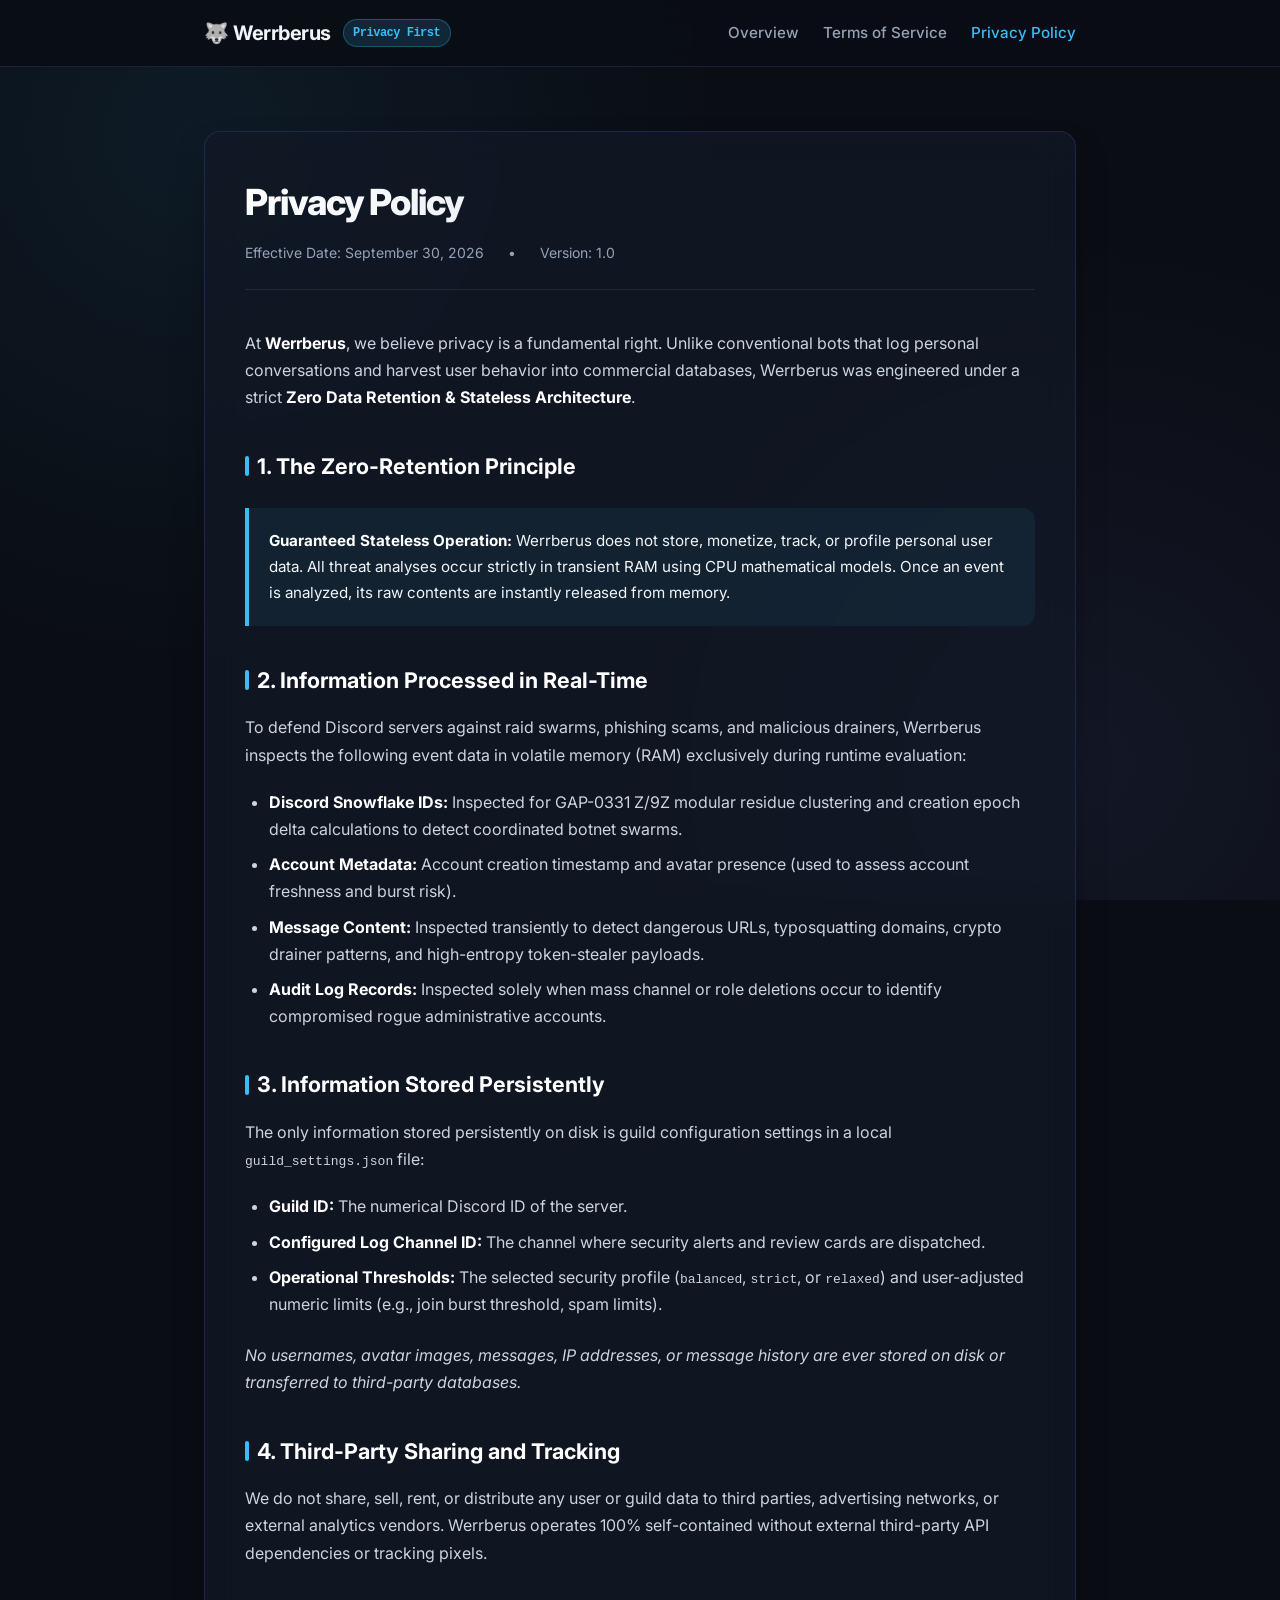
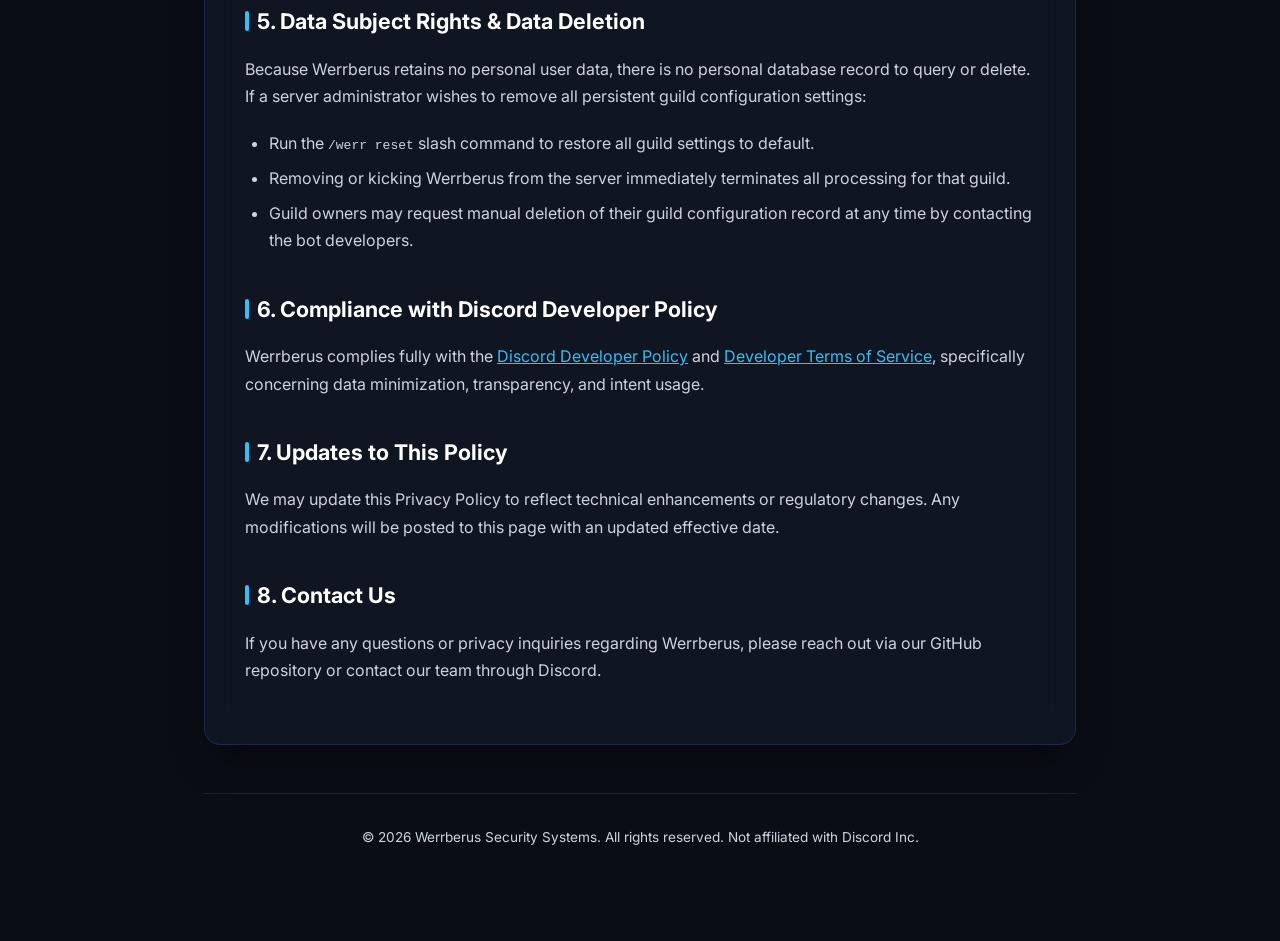
==== privacy.html @ 81c5df58 "feat: Werrberus ToS and Privacy Policy portal" ====
<!DOCTYPE html>
<html lang="en">
<head>
  <meta charset="UTF-8">
  <meta name="viewport" content="width=device-width, initial-scale=1.0">
  <title>Privacy Policy - Werrberus Discord Security</title>
  <link rel="preconnect" href="https://fonts.googleapis.com">
  <link rel="preconnect" href="https://fonts.gstatic.com" crossorigin>
  <link href="https://fonts.googleapis.com/css2?family=Inter:wght@400;500;600;700;800&display=swap" rel="stylesheet">
  <link rel="stylesheet" href="style.css">
</head>
<body>

  <header>
    <div class="nav-container">
      <a href="index.html" class="brand">
        <span>🐺 Werrberus</span>
        <span class="brand-badge">Privacy First</span>
      </a>
      <nav class="nav-links">
        <a href="index.html">Overview</a>
        <a href="terms.html">Terms of Service</a>
        <a href="privacy.html" class="active">Privacy Policy</a>
      </nav>
    </div>
  </header>

  <main class="container">
    <div class="legal-card">
      <div class="legal-header">
        <h1>Privacy Policy</h1>
        <div class="meta-info">
          <span>Effective Date: September 30, 2026</span>
          <span>•</span>
          <span>Version: 1.0</span>
        </div>
      </div>

      <p>At <strong>Werrberus</strong>, we believe privacy is a fundamental right. Unlike conventional bots that log personal conversations and harvest user behavior into commercial databases, Werrberus was engineered under a strict <strong>Zero Data Retention & Stateless Architecture</strong>.</p>

      <h2>1. The Zero-Retention Principle</h2>
      <div class="highlight-box">
        <strong>Guaranteed Stateless Operation:</strong> Werrberus does not store, monetize, track, or profile personal user data. All threat analyses occur strictly in transient RAM using CPU mathematical models. Once an event is analyzed, its raw contents are instantly released from memory.
      </div>

      <h2>2. Information Processed in Real-Time</h2>
      <p>To defend Discord servers against raid swarms, phishing scams, and malicious drainers, Werrberus inspects the following event data in volatile memory (RAM) exclusively during runtime evaluation:</p>
      <ul>
        <li><strong>Discord Snowflake IDs:</strong> Inspected for GAP-0331 Z/9Z modular residue clustering and creation epoch delta calculations to detect coordinated botnet swarms.</li>
        <li><strong>Account Metadata:</strong> Account creation timestamp and avatar presence (used to assess account freshness and burst risk).</li>
        <li><strong>Message Content:</strong> Inspected transiently to detect dangerous URLs, typosquatting domains, crypto drainer patterns, and high-entropy token-stealer payloads.</li>
        <li><strong>Audit Log Records:</strong> Inspected solely when mass channel or role deletions occur to identify compromised rogue administrative accounts.</li>
      </ul>

      <h2>3. Information Stored Persistently</h2>
      <p>The only information stored persistently on disk is guild configuration settings in a local <code>guild_settings.json</code> file:</p>
      <ul>
        <li><strong>Guild ID:</strong> The numerical Discord ID of the server.</li>
        <li><strong>Configured Log Channel ID:</strong> The channel where security alerts and review cards are dispatched.</li>
        <li><strong>Operational Thresholds:</strong> The selected security profile (<code>balanced</code>, <code>strict</code>, or <code>relaxed</code>) and user-adjusted numeric limits (e.g., join burst threshold, spam limits).</li>
      </ul>
      <p><em>No usernames, avatar images, messages, IP addresses, or message history are ever stored on disk or transferred to third-party databases.</em></p>

      <h2>4. Third-Party Sharing and Tracking</h2>
      <p>We do not share, sell, rent, or distribute any user or guild data to third parties, advertising networks, or external analytics vendors. Werrberus operates 100% self-contained without external third-party API dependencies or tracking pixels.</p>

      <h2>5. Data Subject Rights & Data Deletion</h2>
      <p>Because Werrberus retains no personal user data, there is no personal database record to query or delete. If a server administrator wishes to remove all persistent guild configuration settings:</p>
      <ul>
        <li>Run the <code>/werr reset</code> slash command to restore all guild settings to default.</li>
        <li>Removing or kicking Werrberus from the server immediately terminates all processing for that guild.</li>
        <li>Guild owners may request manual deletion of their guild configuration record at any time by contacting the bot developers.</li>
      </ul>

      <h2>6. Compliance with Discord Developer Policy</h2>
      <p>Werrberus complies fully with the <a href="https://discord.com/developers/docs/policies-and-agreements/developer-policy" target="_blank" style="color: var(--accent-cyan);">Discord Developer Policy</a> and <a href="https://discord.com/developers/docs/policies-and-agreements/developer-terms-of-service" target="_blank" style="color: var(--accent-cyan);">Developer Terms of Service</a>, specifically concerning data minimization, transparency, and intent usage.</p>

      <h2>7. Updates to This Policy</h2>
      <p>We may update this Privacy Policy to reflect technical enhancements or regulatory changes. Any modifications will be posted to this page with an updated effective date.</p>

      <h2>8. Contact Us</h2>
      <p>If you have any questions or privacy inquiries regarding Werrberus, please reach out via our GitHub repository or contact our team through Discord.</p>
    </div>

    <footer class="footer">
      <p>© 2026 Werrberus Security Systems. All rights reserved. Not affiliated with Discord Inc.</p>
    </footer>
  </main>

</body>
</html>
---- style.css ----
:root {
  --bg-primary: #0a0d14;
  --bg-card: rgba(18, 24, 38, 0.75);
  --border-color: rgba(99, 102, 241, 0.2);
  --border-hover: rgba(99, 102, 241, 0.45);
  --text-main: #f1f5f9;
  --text-muted: #94a3b8;
  --accent-cyan: #38bdf8;
  --accent-purple: #818cf8;
  --accent-emerald: #34d399;
  --glow: rgba(56, 189, 248, 0.15);
}

* {
  margin: 0;
  padding: 0;
  box-sizing: border-box;
}

body {
  font-family: 'Inter', -apple-system, BlinkMacSystemFont, "Segoe UI", Roboto, sans-serif;
  background-color: var(--bg-primary);
  color: var(--text-main);
  line-height: 1.7;
  min-height: 100vh;
  display: flex;
  flex-direction: column;
  background-image: 
    radial-gradient(circle at 15% 15%, rgba(56, 189, 248, 0.08) 0%, transparent 40%),
    radial-gradient(circle at 85% 85%, rgba(129, 140, 248, 0.08) 0%, transparent 40%);
  background-attachment: fixed;
}

.container {
  max-width: 920px;
  margin: 0 auto;
  padding: 2.5rem 1.5rem;
  width: 100%;
  flex: 1;
}

/* Header */
header {
  border-bottom: 1px solid var(--border-color);
  background: rgba(10, 13, 20, 0.85);
  backdrop-filter: blur(12px);
  position: sticky;
  top: 0;
  z-index: 50;
}

.nav-container {
  max-width: 920px;
  margin: 0 auto;
  padding: 1rem 1.5rem;
  display: flex;
  justify-content: space-between;
  align-items: center;
}

.brand {
  display: flex;
  align-items: center;
  gap: 0.75rem;
  text-decoration: none;
  color: var(--text-main);
  font-weight: 700;
  font-size: 1.25rem;
  letter-spacing: -0.025em;
}

.brand-badge {
  font-size: 0.75rem;
  padding: 0.2rem 0.6rem;
  border-radius: 9999px;
  background: rgba(56, 189, 248, 0.15);
  color: var(--accent-cyan);
  border: 1px solid rgba(56, 189, 248, 0.3);
  font-family: monospace;
}

.nav-links {
  display: flex;
  gap: 1.5rem;
}

.nav-links a {
  color: var(--text-muted);
  text-decoration: none;
  font-size: 0.95rem;
  font-weight: 500;
  transition: all 0.2s ease;
}

.nav-links a:hover, .nav-links a.active {
  color: var(--accent-cyan);
}

/* Card & Content */
.legal-card {
  background: var(--bg-card);
  border: 1px solid var(--border-color);
  border-radius: 16px;
  padding: 2.5rem;
  box-shadow: 0 20px 40px -15px rgba(0, 0, 0, 0.5);
  backdrop-filter: blur(16px);
  margin-top: 1.5rem;
}

.legal-header {
  margin-bottom: 2.5rem;
  padding-bottom: 1.5rem;
  border-bottom: 1px solid rgba(255, 255, 255, 0.08);
}

.legal-header h1 {
  font-size: 2.25rem;
  font-weight: 800;
  letter-spacing: -0.03em;
  background: linear-gradient(135deg, #fff 0%, #cbd5e1 100%);
  -webkit-background-clip: text;
  -webkit-text-fill-color: transparent;
  margin-bottom: 0.5rem;
}

.meta-info {
  display: flex;
  gap: 1.5rem;
  color: var(--text-muted);
  font-size: 0.875rem;
}

/* Typography & Sections */
h2 {
  font-size: 1.35rem;
  font-weight: 700;
  color: #fff;
  margin: 2.25rem 0 1rem;
  display: flex;
  align-items: center;
  gap: 0.5rem;
}

h2::before {
  content: "";
  display: inline-block;
  width: 4px;
  height: 1.25rem;
  background: var(--accent-cyan);
  border-radius: 2px;
}

p {
  margin-bottom: 1.25rem;
  color: #cbd5e1;
}

ul {
  margin-bottom: 1.5rem;
  padding-left: 1.5rem;
}

li {
  margin-bottom: 0.5rem;
  color: #cbd5e1;
}

strong {
  color: #fff;
}

.highlight-box {
  background: rgba(56, 189, 248, 0.07);
  border-left: 4px solid var(--accent-cyan);
  padding: 1.25rem;
  border-radius: 0 12px 12px 0;
  margin: 1.5rem 0;
  font-size: 0.95rem;
}

.footer {
  text-align: center;
  padding: 2rem 0;
  color: var(--text-muted);
  font-size: 0.85rem;
  border-top: 1px solid var(--border-color);
  margin-top: 3rem;
}
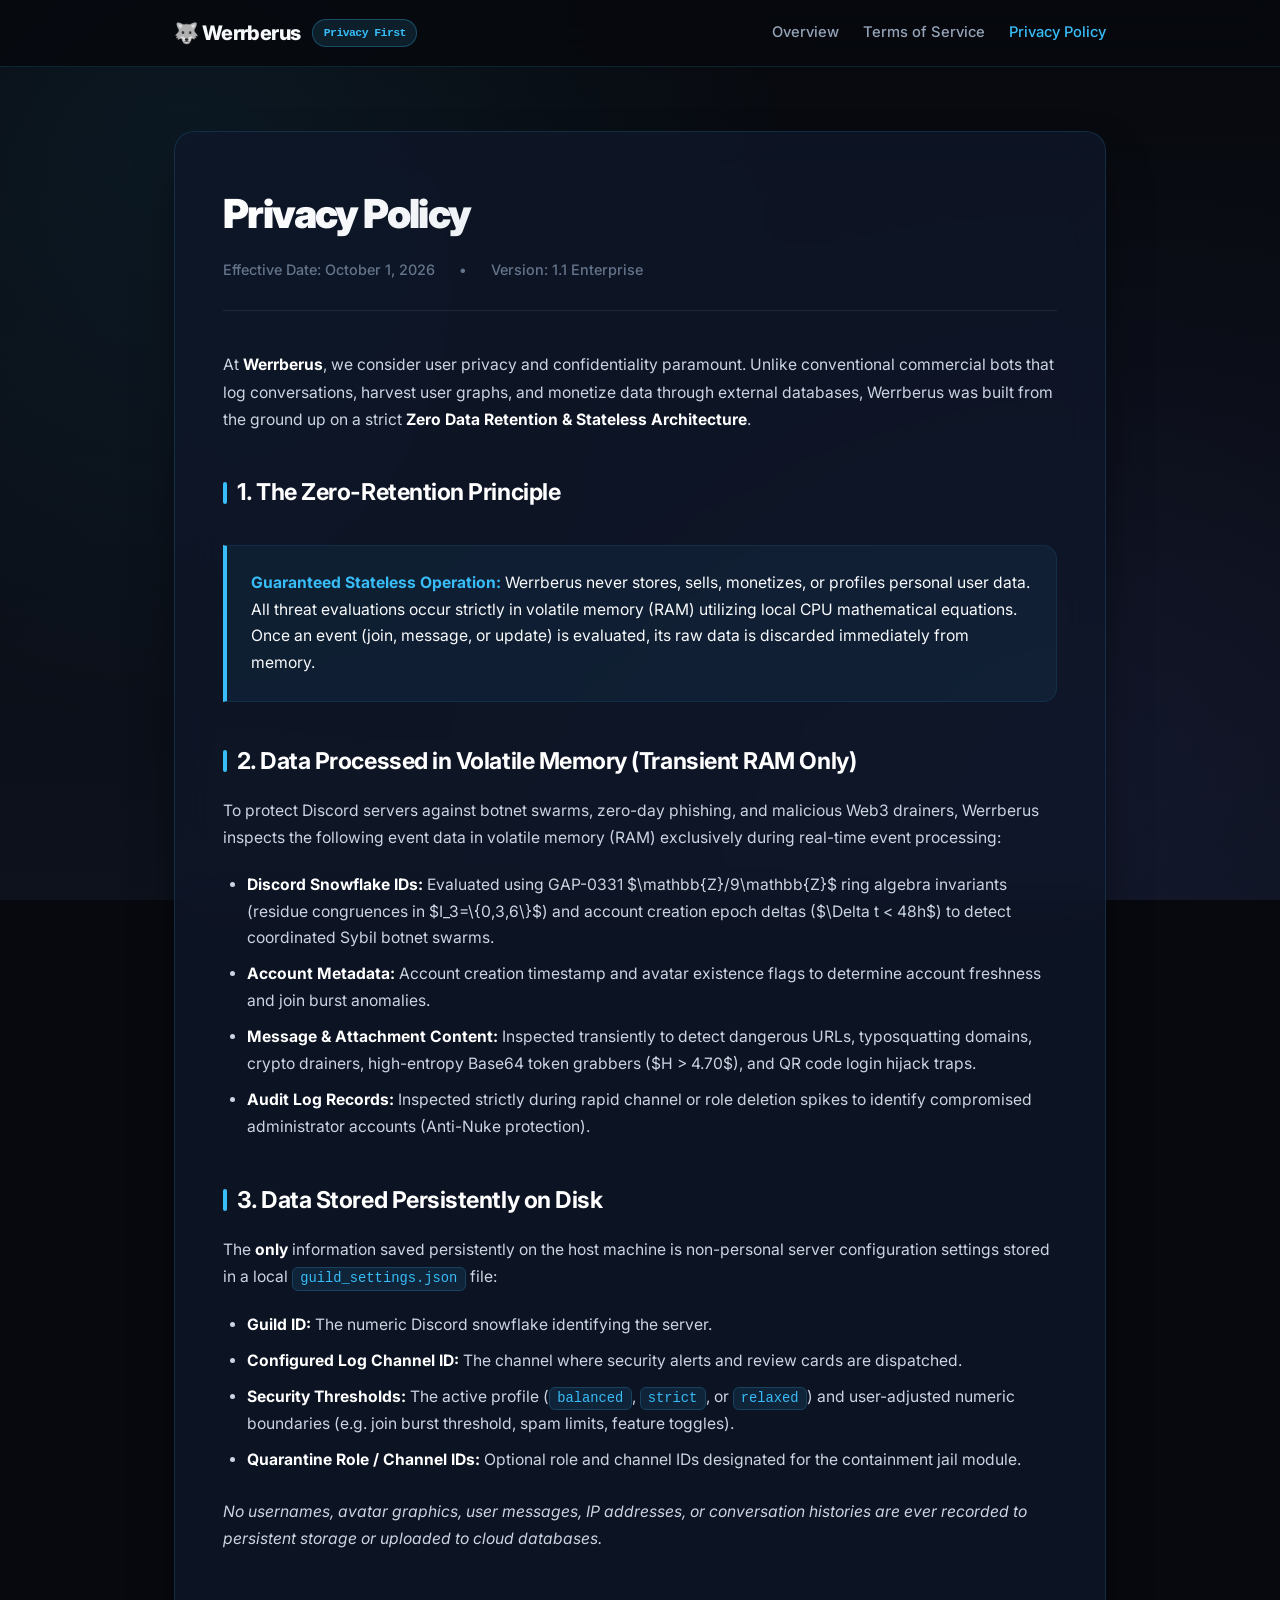
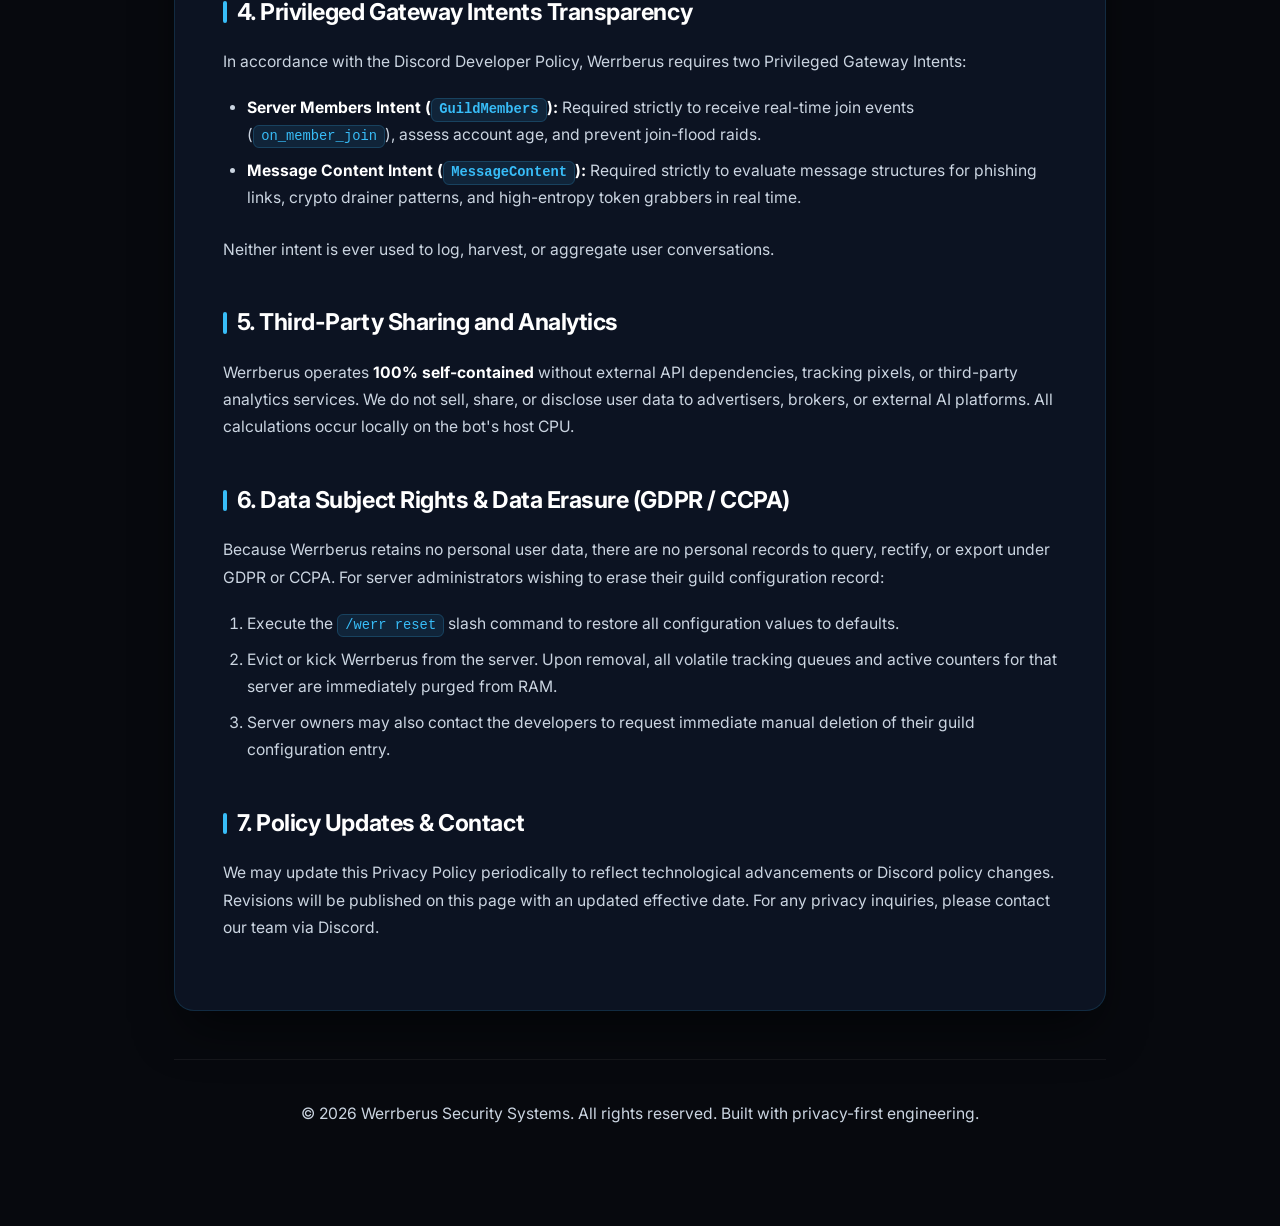
==== commit bda53fa0: "docs: complete overhaul of terms, privacy policy, and visual portal v1.1" ====
--- a/privacy.html
+++ b/privacy.html
@@ -3,7 +3,8 @@
 <head>
   <meta charset="UTF-8">
   <meta name="viewport" content="width=device-width, initial-scale=1.0">
-  <title>Privacy Policy - Werrberus Discord Security</title>
+  <title>Privacy Policy — Werrberus Discord Security</title>
+  <meta name="description" content="Official Zero-Data-Retention Privacy Policy for the Werrberus Discord Anti-Raid and Security Shield bot.">
   <link rel="preconnect" href="https://fonts.googleapis.com">
   <link rel="preconnect" href="https://fonts.gstatic.com" crossorigin>
   <link href="https://fonts.googleapis.com/css2?family=Inter:wght@400;500;600;700;800&display=swap" rel="stylesheet">
@@ -11,6 +12,7 @@
 </head>
 <body>
 
+  <!-- Header -->
   <header>
     <div class="nav-container">
       <a href="index.html" class="brand">
@@ -25,65 +27,100 @@
     </div>
   </header>
 
+  <!-- Main Privacy Document -->
   <main class="container">
     <div class="legal-card">
       <div class="legal-header">
         <h1>Privacy Policy</h1>
         <div class="meta-info">
-          <span>Effective Date: September 30, 2026</span>
+          <span>Effective Date: October 1, 2026</span>
           <span>•</span>
-          <span>Version: 1.0</span>
+          <span>Version: 1.1 Enterprise</span>
         </div>
       </div>
 
-      <p>At <strong>Werrberus</strong>, we believe privacy is a fundamental right. Unlike conventional bots that log personal conversations and harvest user behavior into commercial databases, Werrberus was engineered under a strict <strong>Zero Data Retention & Stateless Architecture</strong>.</p>
+      <p>
+        At <strong>Werrberus</strong>, we consider user privacy and confidentiality paramount. Unlike conventional commercial bots that log conversations, harvest user graphs, and monetize data through external databases, Werrberus was built from the ground up on a strict <strong>Zero Data Retention & Stateless Architecture</strong>.
+      </p>
 
       <h2>1. The Zero-Retention Principle</h2>
       <div class="highlight-box">
-        <strong>Guaranteed Stateless Operation:</strong> Werrberus does not store, monetize, track, or profile personal user data. All threat analyses occur strictly in transient RAM using CPU mathematical models. Once an event is analyzed, its raw contents are instantly released from memory.
+        <strong>Guaranteed Stateless Operation:</strong> Werrberus never stores, sells, monetizes, or profiles personal user data. All threat evaluations occur strictly in volatile memory (RAM) utilizing local CPU mathematical equations. Once an event (join, message, or update) is evaluated, its raw data is discarded immediately from memory.
       </div>
 
-      <h2>2. Information Processed in Real-Time</h2>
-      <p>To defend Discord servers against raid swarms, phishing scams, and malicious drainers, Werrberus inspects the following event data in volatile memory (RAM) exclusively during runtime evaluation:</p>
+      <h2>2. Data Processed in Volatile Memory (Transient RAM Only)</h2>
+      <p>
+        To protect Discord servers against botnet swarms, zero-day phishing, and malicious Web3 drainers, Werrberus inspects the following event data in volatile memory (RAM) exclusively during real-time event processing:
+      </p>
       <ul>
-        <li><strong>Discord Snowflake IDs:</strong> Inspected for GAP-0331 Z/9Z modular residue clustering and creation epoch delta calculations to detect coordinated botnet swarms.</li>
-        <li><strong>Account Metadata:</strong> Account creation timestamp and avatar presence (used to assess account freshness and burst risk).</li>
-        <li><strong>Message Content:</strong> Inspected transiently to detect dangerous URLs, typosquatting domains, crypto drainer patterns, and high-entropy token-stealer payloads.</li>
-        <li><strong>Audit Log Records:</strong> Inspected solely when mass channel or role deletions occur to identify compromised rogue administrative accounts.</li>
+        <li>
+          <strong>Discord Snowflake IDs:</strong> Evaluated using GAP-0331 $\mathbb{Z}/9\mathbb{Z}$ ring algebra invariants (residue congruences in $I_3=\{0,3,6\}$) and account creation epoch deltas ($\Delta t &lt; 48h$) to detect coordinated Sybil botnet swarms.
+        </li>
+        <li>
+          <strong>Account Metadata:</strong> Account creation timestamp and avatar existence flags to determine account freshness and join burst anomalies.
+        </li>
+        <li>
+          <strong>Message & Attachment Content:</strong> Inspected transiently to detect dangerous URLs, typosquatting domains, crypto drainers, high-entropy Base64 token grabbers ($H &gt; 4.70$), and QR code login hijack traps.
+        </li>
+        <li>
+          <strong>Audit Log Records:</strong> Inspected strictly during rapid channel or role deletion spikes to identify compromised administrator accounts (Anti-Nuke protection).
+        </li>
       </ul>
 
-      <h2>3. Information Stored Persistently</h2>
-      <p>The only information stored persistently on disk is guild configuration settings in a local <code>guild_settings.json</code> file:</p>
+      <h2>3. Data Stored Persistently on Disk</h2>
+      <p>
+        The <strong>only</strong> information saved persistently on the host machine is non-personal server configuration settings stored in a local <code>guild_settings.json</code> file:
+      </p>
       <ul>
-        <li><strong>Guild ID:</strong> The numerical Discord ID of the server.</li>
+        <li><strong>Guild ID:</strong> The numeric Discord snowflake identifying the server.</li>
         <li><strong>Configured Log Channel ID:</strong> The channel where security alerts and review cards are dispatched.</li>
-        <li><strong>Operational Thresholds:</strong> The selected security profile (<code>balanced</code>, <code>strict</code>, or <code>relaxed</code>) and user-adjusted numeric limits (e.g., join burst threshold, spam limits).</li>
+        <li><strong>Security Thresholds:</strong> The active profile (<code>balanced</code>, <code>strict</code>, or <code>relaxed</code>) and user-adjusted numeric boundaries (e.g. join burst threshold, spam limits, feature toggles).</li>
+        <li><strong>Quarantine Role / Channel IDs:</strong> Optional role and channel IDs designated for the containment jail module.</li>
       </ul>
-      <p><em>No usernames, avatar images, messages, IP addresses, or message history are ever stored on disk or transferred to third-party databases.</em></p>
+      <p>
+        <em>No usernames, avatar graphics, user messages, IP addresses, or conversation histories are ever recorded to persistent storage or uploaded to cloud databases.</em>
+      </p>
 
-      <h2>4. Third-Party Sharing and Tracking</h2>
-      <p>We do not share, sell, rent, or distribute any user or guild data to third parties, advertising networks, or external analytics vendors. Werrberus operates 100% self-contained without external third-party API dependencies or tracking pixels.</p>
+      <h2>4. Privileged Gateway Intents Transparency</h2>
+      <p>
+        In accordance with the Discord Developer Policy, Werrberus requires two Privileged Gateway Intents:
+      </p>
+      <ul>
+        <li>
+          <strong>Server Members Intent (<code>GuildMembers</code>):</strong> Required strictly to receive real-time join events (<code>on_member_join</code>), assess account age, and prevent join-flood raids.
+        </li>
+        <li>
+          <strong>Message Content Intent (<code>MessageContent</code>):</strong> Required strictly to evaluate message structures for phishing links, crypto drainer patterns, and high-entropy token grabbers in real time.
+        </li>
+      </ul>
+      <p>
+        Neither intent is ever used to log, harvest, or aggregate user conversations.
+      </p>
 
-      <h2>5. Data Subject Rights & Data Deletion</h2>
-      <p>Because Werrberus retains no personal user data, there is no personal database record to query or delete. If a server administrator wishes to remove all persistent guild configuration settings:</p>
-      <ul>
-        <li>Run the <code>/werr reset</code> slash command to restore all guild settings to default.</li>
-        <li>Removing or kicking Werrberus from the server immediately terminates all processing for that guild.</li>
-        <li>Guild owners may request manual deletion of their guild configuration record at any time by contacting the bot developers.</li>
-      </ul>
+      <h2>5. Third-Party Sharing and Analytics</h2>
+      <p>
+        Werrberus operates <strong>100% self-contained</strong> without external API dependencies, tracking pixels, or third-party analytics services. We do not sell, share, or disclose user data to advertisers, brokers, or external AI platforms. All calculations occur locally on the bot's host CPU.
+      </p>
 
-      <h2>6. Compliance with Discord Developer Policy</h2>
-      <p>Werrberus complies fully with the <a href="https://discord.com/developers/docs/policies-and-agreements/developer-policy" target="_blank" style="color: var(--accent-cyan);">Discord Developer Policy</a> and <a href="https://discord.com/developers/docs/policies-and-agreements/developer-terms-of-service" target="_blank" style="color: var(--accent-cyan);">Developer Terms of Service</a>, specifically concerning data minimization, transparency, and intent usage.</p>
+      <h2>6. Data Subject Rights & Data Erasure (GDPR / CCPA)</h2>
+      <p>
+        Because Werrberus retains no personal user data, there are no personal records to query, rectify, or export under GDPR or CCPA. For server administrators wishing to erase their guild configuration record:
+      </p>
+      <ol>
+        <li>Execute the <code>/werr reset</code> slash command to restore all configuration values to defaults.</li>
+        <li>Evict or kick Werrberus from the server. Upon removal, all volatile tracking queues and active counters for that server are immediately purged from RAM.</li>
+        <li>Server owners may also contact the developers to request immediate manual deletion of their guild configuration entry.</li>
+      </ol>
 
-      <h2>7. Updates to This Policy</h2>
-      <p>We may update this Privacy Policy to reflect technical enhancements or regulatory changes. Any modifications will be posted to this page with an updated effective date.</p>
-
-      <h2>8. Contact Us</h2>
-      <p>If you have any questions or privacy inquiries regarding Werrberus, please reach out via our GitHub repository or contact our team through Discord.</p>
+      <h2>7. Policy Updates & Contact</h2>
+      <p>
+        We may update this Privacy Policy periodically to reflect technological advancements or Discord policy changes. Revisions will be published on this page with an updated effective date. For any privacy inquiries, please contact our team via Discord.
+      </p>
     </div>
 
+    <!-- Footer -->
     <footer class="footer">
-      <p>© 2026 Werrberus Security Systems. All rights reserved. Not affiliated with Discord Inc.</p>
+      <p>© 2026 Werrberus Security Systems. All rights reserved. Built with privacy-first engineering.</p>
     </footer>
   </main>
 
--- a/style.css
+++ b/style.css
@@ -1,14 +1,20 @@
 :root {
-  --bg-primary: #0a0d14;
-  --bg-card: rgba(18, 24, 38, 0.75);
-  --border-color: rgba(99, 102, 241, 0.2);
-  --border-hover: rgba(99, 102, 241, 0.45);
-  --text-main: #f1f5f9;
+  --bg-primary: #07090e;
+  --bg-surface: #0d121d;
+  --bg-card: rgba(15, 23, 42, 0.75);
+  --bg-card-hover: rgba(22, 33, 58, 0.85);
+  --border-color: rgba(56, 189, 248, 0.15);
+  --border-hover: rgba(56, 189, 248, 0.4);
+  --text-main: #f8fafc;
   --text-muted: #94a3b8;
+  --text-dim: #64748b;
   --accent-cyan: #38bdf8;
+  --accent-blue: #3b82f6;
   --accent-purple: #818cf8;
-  --accent-emerald: #34d399;
-  --glow: rgba(56, 189, 248, 0.15);
+  --accent-emerald: #10b981;
+  --accent-rose: #f43f5e;
+  --glow-cyan: rgba(56, 189, 248, 0.2);
+  --glow-purple: rgba(129, 140, 248, 0.2);
 }
 
 * {
@@ -26,31 +32,33 @@
   display: flex;
   flex-direction: column;
   background-image: 
-    radial-gradient(circle at 15% 15%, rgba(56, 189, 248, 0.08) 0%, transparent 40%),
-    radial-gradient(circle at 85% 85%, rgba(129, 140, 248, 0.08) 0%, transparent 40%);
+    radial-gradient(circle at 15% 15%, rgba(56, 189, 248, 0.08) 0%, transparent 45%),
+    radial-gradient(circle at 85% 85%, rgba(99, 102, 241, 0.08) 0%, transparent 45%),
+    linear-gradient(180deg, rgba(7, 9, 14, 0.95) 0%, rgba(13, 18, 29, 0.95) 100%);
   background-attachment: fixed;
+  -webkit-font-smoothing: antialiased;
 }
 
 .container {
-  max-width: 920px;
+  max-width: 980px;
   margin: 0 auto;
   padding: 2.5rem 1.5rem;
   width: 100%;
   flex: 1;
 }
 
-/* Header */
+/* Header & Navigation */
 header {
   border-bottom: 1px solid var(--border-color);
-  background: rgba(10, 13, 20, 0.85);
-  backdrop-filter: blur(12px);
+  background: rgba(7, 9, 14, 0.85);
+  backdrop-filter: blur(16px);
   position: sticky;
   top: 0;
-  z-index: 50;
+  z-index: 100;
 }
 
 .nav-container {
-  max-width: 920px;
+  max-width: 980px;
   margin: 0 auto;
   padding: 1rem 1.5rem;
   display: flex;
@@ -64,125 +72,412 @@
   gap: 0.75rem;
   text-decoration: none;
   color: var(--text-main);
-  font-weight: 700;
+  font-weight: 800;
   font-size: 1.25rem;
-  letter-spacing: -0.025em;
+  letter-spacing: -0.03em;
 }
 
 .brand-badge {
-  font-size: 0.75rem;
-  padding: 0.2rem 0.6rem;
+  font-size: 0.72rem;
+  padding: 0.2rem 0.65rem;
   border-radius: 9999px;
-  background: rgba(56, 189, 248, 0.15);
+  background: rgba(56, 189, 248, 0.12);
   color: var(--accent-cyan);
   border: 1px solid rgba(56, 189, 248, 0.3);
-  font-family: monospace;
+  font-family: ui-monospace, SFMono-Regular, Menlo, Monaco, Consolas, monospace;
+  font-weight: 600;
 }
 
 .nav-links {
   display: flex;
   gap: 1.5rem;
+  align-items: center;
 }
 
 .nav-links a {
   color: var(--text-muted);
   text-decoration: none;
-  font-size: 0.95rem;
+  font-size: 0.92rem;
   font-weight: 500;
   transition: all 0.2s ease;
 }
 
-.nav-links a:hover, .nav-links a.active {
+.nav-links a:hover, 
+.nav-links a.active {
   color: var(--accent-cyan);
 }
 
-/* Card & Content */
+/* Hero Section */
+.hero {
+  text-align: center;
+  padding: 4.5rem 1rem 3.5rem;
+}
+
+.hero-badge {
+  display: inline-flex;
+  align-items: center;
+  gap: 0.5rem;
+  padding: 0.4rem 1.1rem;
+  border-radius: 9999px;
+  background: rgba(56, 189, 248, 0.08);
+  border: 1px solid rgba(56, 189, 248, 0.3);
+  color: var(--accent-cyan);
+  font-size: 0.85rem;
+  font-weight: 600;
+  margin-bottom: 1.75rem;
+  letter-spacing: 0.02em;
+}
+
+.status-dot {
+  width: 8px;
+  height: 8px;
+  background-color: var(--accent-emerald);
+  border-radius: 50%;
+  display: inline-block;
+  box-shadow: 0 0 10px var(--accent-emerald);
+  animation: pulse 2s infinite;
+}
+
+@keyframes pulse {
+  0% { transform: scale(0.95); opacity: 0.8; }
+  50% { transform: scale(1.15); opacity: 1; }
+  100% { transform: scale(0.95); opacity: 0.8; }
+}
+
+.hero h1 {
+  font-size: 3.5rem;
+  font-weight: 900;
+  letter-spacing: -0.04em;
+  line-height: 1.15;
+  margin-bottom: 1.5rem;
+  background: linear-gradient(135deg, #ffffff 40%, #94a3b8 100%);
+  -webkit-background-clip: text;
+  -webkit-text-fill-color: transparent;
+}
+
+.hero p {
+  font-size: 1.25rem;
+  color: var(--text-muted);
+  max-width: 720px;
+  margin: 0 auto 2.5rem;
+  line-height: 1.65;
+}
+
+/* Metric / Stats Strip */
+.stats-strip {
+  display: grid;
+  grid-template-columns: repeat(4, 1fr);
+  gap: 1rem;
+  margin: 2.5rem 0 3.5rem;
+  padding: 1.5rem;
+  background: rgba(15, 23, 42, 0.5);
+  border: 1px solid var(--border-color);
+  border-radius: 16px;
+  backdrop-filter: blur(12px);
+}
+
+.stat-item {
+  text-align: center;
+}
+
+.stat-value {
+  font-size: 1.85rem;
+  font-weight: 800;
+  color: #fff;
+  letter-spacing: -0.03em;
+}
+
+.stat-value.cyan { color: var(--accent-cyan); }
+.stat-value.purple { color: var(--accent-purple); }
+.stat-value.emerald { color: var(--accent-emerald); }
+
+.stat-label {
+  font-size: 0.8rem;
+  color: var(--text-muted);
+  text-transform: uppercase;
+  letter-spacing: 0.05em;
+  margin-top: 0.25rem;
+  font-weight: 600;
+}
+
+/* Buttons */
+.cta-group {
+  display: flex;
+  justify-content: center;
+  gap: 1rem;
+  flex-wrap: wrap;
+}
+
+.btn {
+  padding: 0.9rem 1.85rem;
+  border-radius: 12px;
+  font-weight: 600;
+  font-size: 0.95rem;
+  text-decoration: none;
+  transition: all 0.25s cubic-bezier(0.16, 1, 0.3, 1);
+  display: inline-flex;
+  align-items: center;
+  gap: 0.5rem;
+}
+
+.btn-primary {
+  background: linear-gradient(135deg, #38bdf8 0%, #4f46e5 100%);
+  color: #fff;
+  box-shadow: 0 10px 25px -5px rgba(56, 189, 248, 0.35);
+  border: 1px solid rgba(255, 255, 255, 0.15);
+}
+
+.btn-primary:hover {
+  transform: translateY(-2px);
+  box-shadow: 0 16px 32px -5px rgba(56, 189, 248, 0.5);
+}
+
+.btn-secondary {
+  background: rgba(255, 255, 255, 0.04);
+  color: var(--text-main);
+  border: 1px solid var(--border-color);
+}
+
+.btn-secondary:hover {
+  background: rgba(255, 255, 255, 0.08);
+  border-color: var(--border-hover);
+  transform: translateY(-2px);
+}
+
+/* Feature Grid */
+.section-title {
+  text-align: center;
+  margin-bottom: 2.5rem;
+}
+
+.section-title h2 {
+  font-size: 2rem;
+  font-weight: 800;
+  letter-spacing: -0.03em;
+  color: #fff;
+  margin-bottom: 0.5rem;
+}
+
+.section-title p {
+  color: var(--text-muted);
+  font-size: 1rem;
+}
+
+.features-grid {
+  display: grid;
+  grid-template-columns: repeat(auto-fit, minmax(280px, 1fr));
+  gap: 1.5rem;
+  margin: 2rem 0 3.5rem;
+}
+
+.feature-card {
+  background: var(--bg-card);
+  border: 1px solid var(--border-color);
+  border-radius: 16px;
+  padding: 1.85rem;
+  transition: all 0.25s ease;
+  display: flex;
+  flex-direction: column;
+}
+
+.feature-card:hover {
+  background: var(--bg-card-hover);
+  border-color: var(--border-hover);
+  transform: translateY(-4px);
+  box-shadow: 0 16px 32px -8px rgba(0, 0, 0, 0.4);
+}
+
+.feature-icon {
+  font-size: 2rem;
+  margin-bottom: 1.1rem;
+  display: inline-block;
+}
+
+.feature-card h3 {
+  font-size: 1.2rem;
+  margin-bottom: 0.6rem;
+  color: #fff;
+  font-weight: 700;
+}
+
+.feature-card p {
+  font-size: 0.92rem;
+  color: var(--text-muted);
+  margin: 0;
+  line-height: 1.65;
+}
+
+/* Legal Documents & Layout */
 .legal-card {
   background: var(--bg-card);
   border: 1px solid var(--border-color);
-  border-radius: 16px;
-  padding: 2.5rem;
-  box-shadow: 0 20px 40px -15px rgba(0, 0, 0, 0.5);
-  backdrop-filter: blur(16px);
+  border-radius: 20px;
+  padding: 3rem;
+  box-shadow: 0 25px 50px -12px rgba(0, 0, 0, 0.6);
+  backdrop-filter: blur(20px);
   margin-top: 1.5rem;
 }
 
 .legal-header {
   margin-bottom: 2.5rem;
-  padding-bottom: 1.5rem;
+  padding-bottom: 1.75rem;
   border-bottom: 1px solid rgba(255, 255, 255, 0.08);
 }
 
 .legal-header h1 {
-  font-size: 2.25rem;
-  font-weight: 800;
-  letter-spacing: -0.03em;
+  font-size: 2.5rem;
+  font-weight: 900;
+  letter-spacing: -0.04em;
   background: linear-gradient(135deg, #fff 0%, #cbd5e1 100%);
   -webkit-background-clip: text;
   -webkit-text-fill-color: transparent;
-  margin-bottom: 0.5rem;
+  margin-bottom: 0.6rem;
 }
 
 .meta-info {
   display: flex;
   gap: 1.5rem;
-  color: var(--text-muted);
-  font-size: 0.875rem;
-}
-
-/* Typography & Sections */
+  color: var(--text-dim);
+  font-size: 0.9rem;
+  font-weight: 500;
+}
+
+/* Typography & Markdown Sections */
 h2 {
-  font-size: 1.35rem;
+  font-size: 1.45rem;
   font-weight: 700;
   color: #fff;
-  margin: 2.25rem 0 1rem;
-  display: flex;
-  align-items: center;
-  gap: 0.5rem;
+  margin: 2.5rem 0 1rem;
+  display: flex;
+  align-items: center;
+  gap: 0.6rem;
+  letter-spacing: -0.02em;
 }
 
 h2::before {
   content: "";
   display: inline-block;
   width: 4px;
-  height: 1.25rem;
+  height: 1.35rem;
   background: var(--accent-cyan);
   border-radius: 2px;
+}
+
+h3 {
+  font-size: 1.15rem;
+  font-weight: 600;
+  color: #e2e8f0;
+  margin: 1.75rem 0 0.75rem;
 }
 
 p {
   margin-bottom: 1.25rem;
   color: #cbd5e1;
-}
-
-ul {
+  font-size: 0.98rem;
+  line-height: 1.75;
+}
+
+ul, ol {
   margin-bottom: 1.5rem;
   padding-left: 1.5rem;
 }
 
 li {
-  margin-bottom: 0.5rem;
+  margin-bottom: 0.6rem;
   color: #cbd5e1;
+  font-size: 0.98rem;
+  line-height: 1.7;
 }
 
 strong {
   color: #fff;
 }
 
+code {
+  font-family: ui-monospace, SFMono-Regular, Menlo, Monaco, Consolas, monospace;
+  background: rgba(56, 189, 248, 0.1);
+  color: var(--accent-cyan);
+  padding: 0.2rem 0.45rem;
+  border-radius: 6px;
+  font-size: 0.88em;
+  border: 1px solid rgba(56, 189, 248, 0.2);
+}
+
 .highlight-box {
-  background: rgba(56, 189, 248, 0.07);
+  background: rgba(56, 189, 248, 0.06);
   border-left: 4px solid var(--accent-cyan);
-  padding: 1.25rem;
-  border-radius: 0 12px 12px 0;
-  margin: 1.5rem 0;
-  font-size: 0.95rem;
+  padding: 1.5rem;
+  border-radius: 0 14px 14px 0;
+  margin: 2rem 0;
+  font-size: 0.98rem;
+  border-top: 1px solid rgba(56, 189, 248, 0.1);
+  border-right: 1px solid rgba(56, 189, 248, 0.1);
+  border-bottom: 1px solid rgba(56, 189, 248, 0.1);
+}
+
+.highlight-box strong {
+  color: var(--accent-cyan);
+}
+
+/* Tables */
+table {
+  width: 100%;
+  border-collapse: collapse;
+  margin: 2rem 0;
+  border-radius: 12px;
+  overflow: hidden;
+  border: 1px solid var(--border-color);
+}
+
+th, td {
+  padding: 0.9rem 1.1rem;
+  text-align: left;
+  border-bottom: 1px solid rgba(255, 255, 255, 0.06);
+  font-size: 0.92rem;
+}
+
+th {
+  background: rgba(15, 23, 42, 0.8);
+  color: #fff;
+  font-weight: 600;
+  text-transform: uppercase;
+  font-size: 0.8rem;
+  letter-spacing: 0.05em;
+}
+
+tr:hover td {
+  background: rgba(255, 255, 255, 0.02);
+}
+
+/* Footer & Bottom Boxes */
+.legal-nav-box {
+  background: rgba(15, 23, 42, 0.6);
+  border: 1px solid var(--border-color);
+  border-radius: 18px;
+  padding: 2rem 2.5rem;
+  display: flex;
+  justify-content: space-between;
+  align-items: center;
+  flex-wrap: wrap;
+  gap: 1.5rem;
+  margin: 3.5rem 0 2rem;
 }
 
 .footer {
   text-align: center;
-  padding: 2rem 0;
-  color: var(--text-muted);
-  font-size: 0.85rem;
-  border-top: 1px solid var(--border-color);
+  padding: 2.5rem 0;
+  color: var(--text-dim);
+  font-size: 0.88rem;
+  border-top: 1px solid rgba(255, 255, 255, 0.06);
   margin-top: 3rem;
 }
+
+/* Responsiveness */
+@media (max-width: 768px) {
+  .hero h1 { font-size: 2.5rem; }
+  .hero p { font-size: 1.05rem; }
+  .stats-strip { grid-template-columns: repeat(2, 1fr); gap: 1.25rem; }
+  .legal-card { padding: 1.75rem; }
+  .nav-container { flex-direction: column; gap: 1rem; }
+  .legal-nav-box { flex-direction: column; text-align: center; }
+}
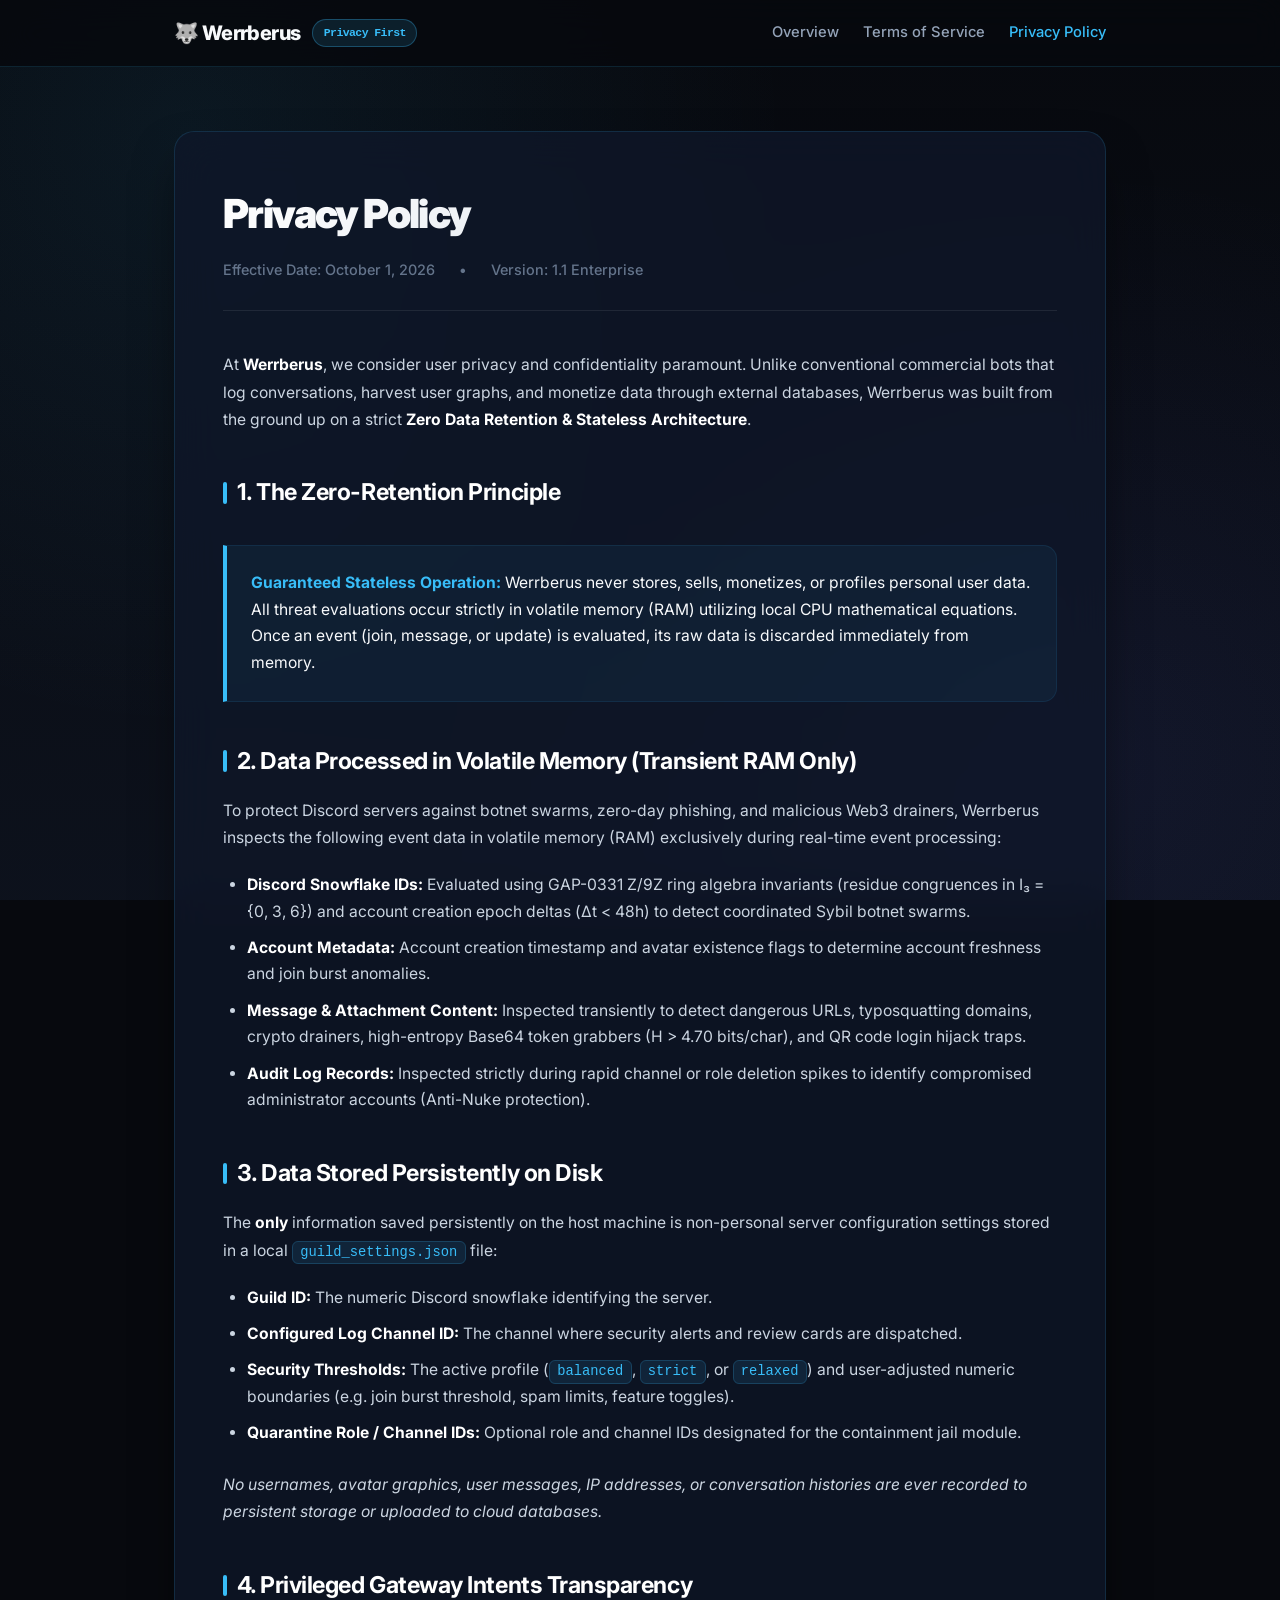
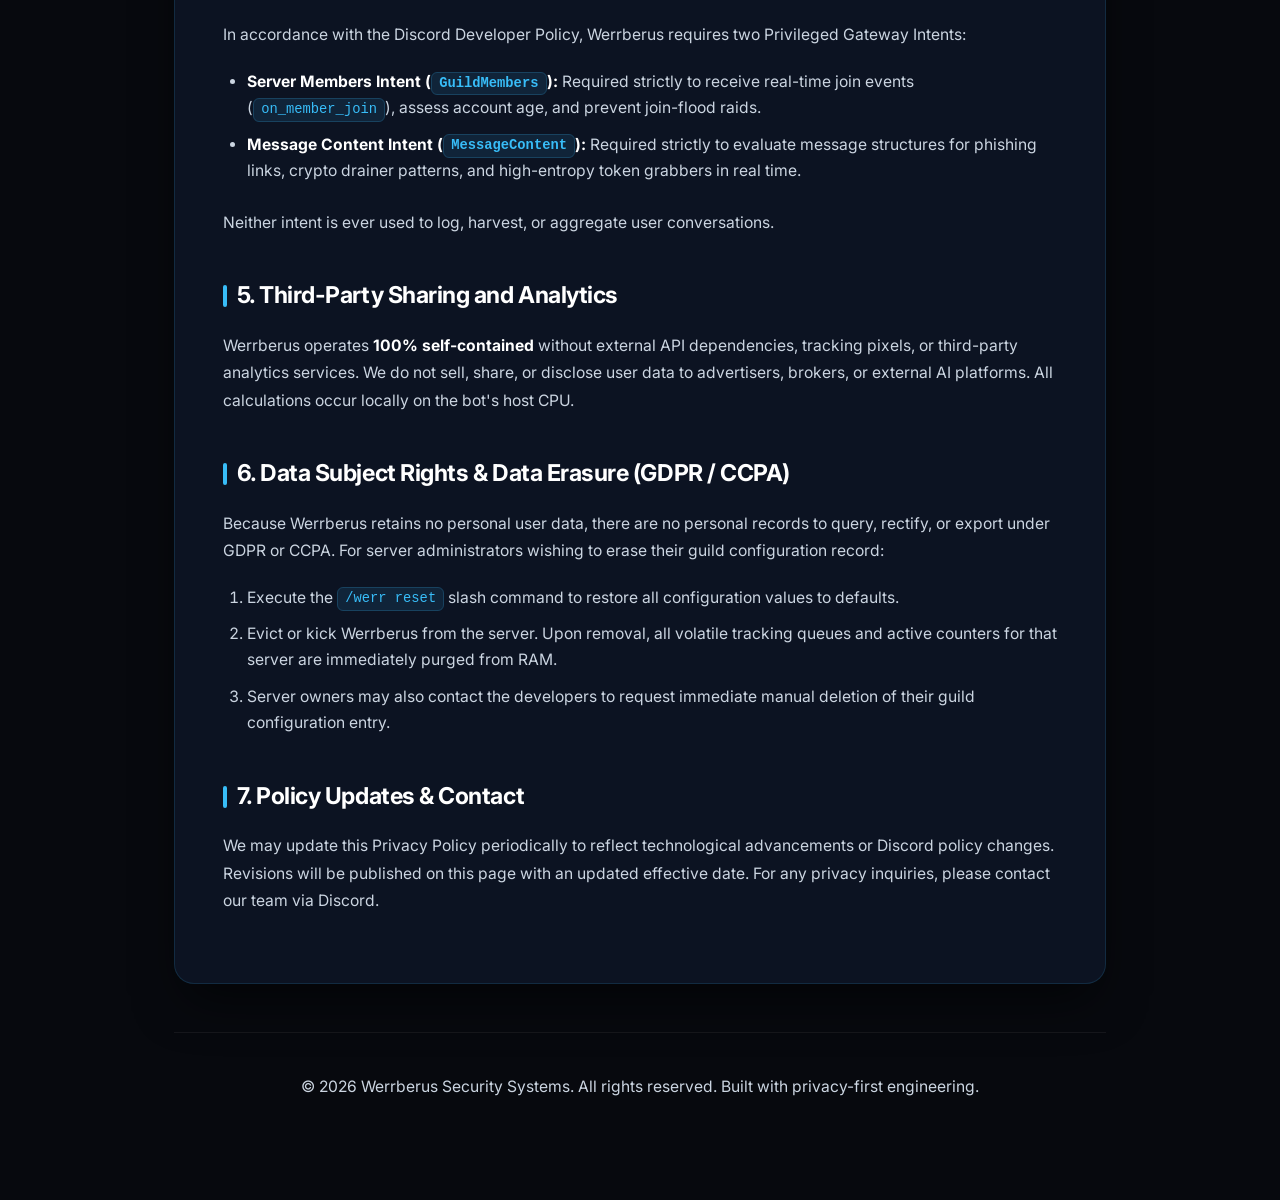
==== commit d216987e: "docs: clean up raw LaTeX math dollar syntax to clean HTML unicode" ====
--- a/privacy.html
+++ b/privacy.html
@@ -54,13 +54,13 @@
       </p>
       <ul>
         <li>
-          <strong>Discord Snowflake IDs:</strong> Evaluated using GAP-0331 $\mathbb{Z}/9\mathbb{Z}$ ring algebra invariants (residue congruences in $I_3=\{0,3,6\}$) and account creation epoch deltas ($\Delta t &lt; 48h$) to detect coordinated Sybil botnet swarms.
+          <strong>Discord Snowflake IDs:</strong> Evaluated using GAP-0331 Z/9Z ring algebra invariants (residue congruences in I₃ = {0, 3, 6}) and account creation epoch deltas (Δt &lt; 48h) to detect coordinated Sybil botnet swarms.
         </li>
         <li>
           <strong>Account Metadata:</strong> Account creation timestamp and avatar existence flags to determine account freshness and join burst anomalies.
         </li>
         <li>
-          <strong>Message & Attachment Content:</strong> Inspected transiently to detect dangerous URLs, typosquatting domains, crypto drainers, high-entropy Base64 token grabbers ($H &gt; 4.70$), and QR code login hijack traps.
+          <strong>Message & Attachment Content:</strong> Inspected transiently to detect dangerous URLs, typosquatting domains, crypto drainers, high-entropy Base64 token grabbers (H &gt; 4.70 bits/char), and QR code login hijack traps.
         </li>
         <li>
           <strong>Audit Log Records:</strong> Inspected strictly during rapid channel or role deletion spikes to identify compromised administrator accounts (Anti-Nuke protection).
